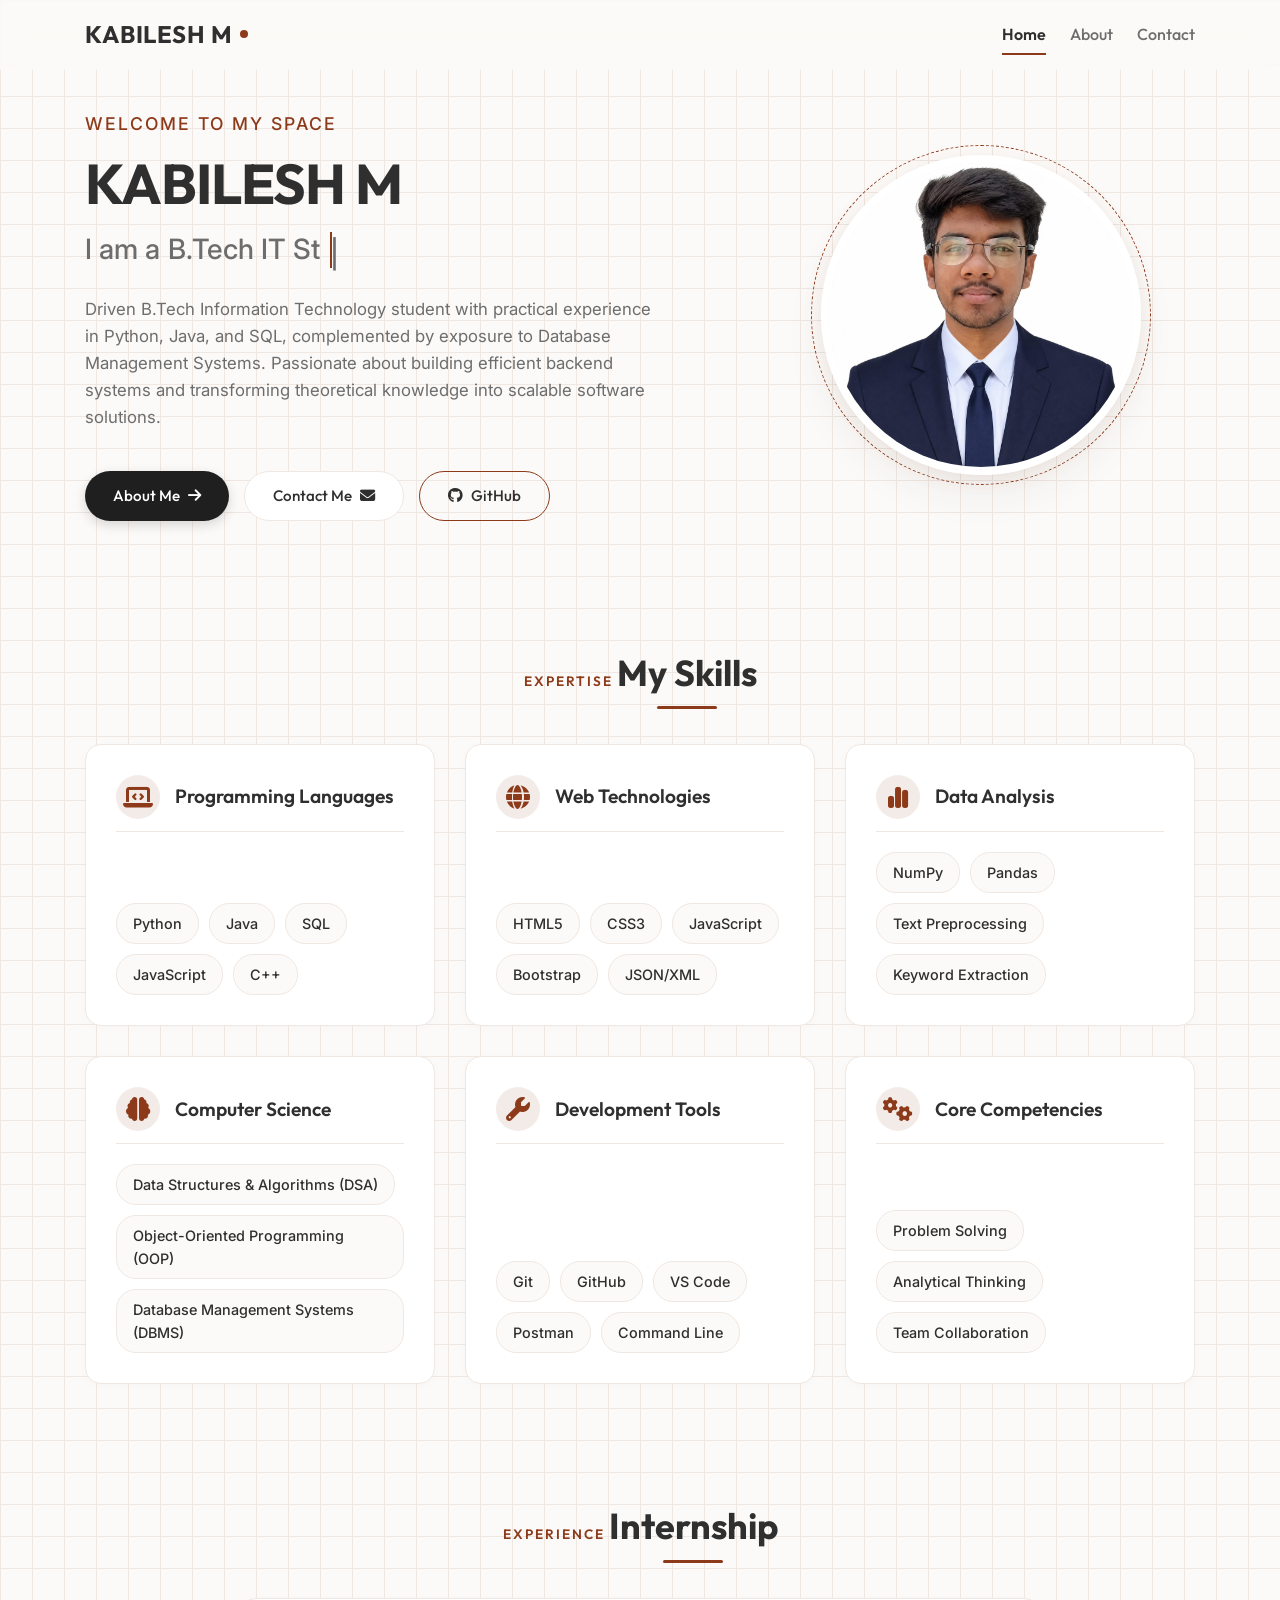
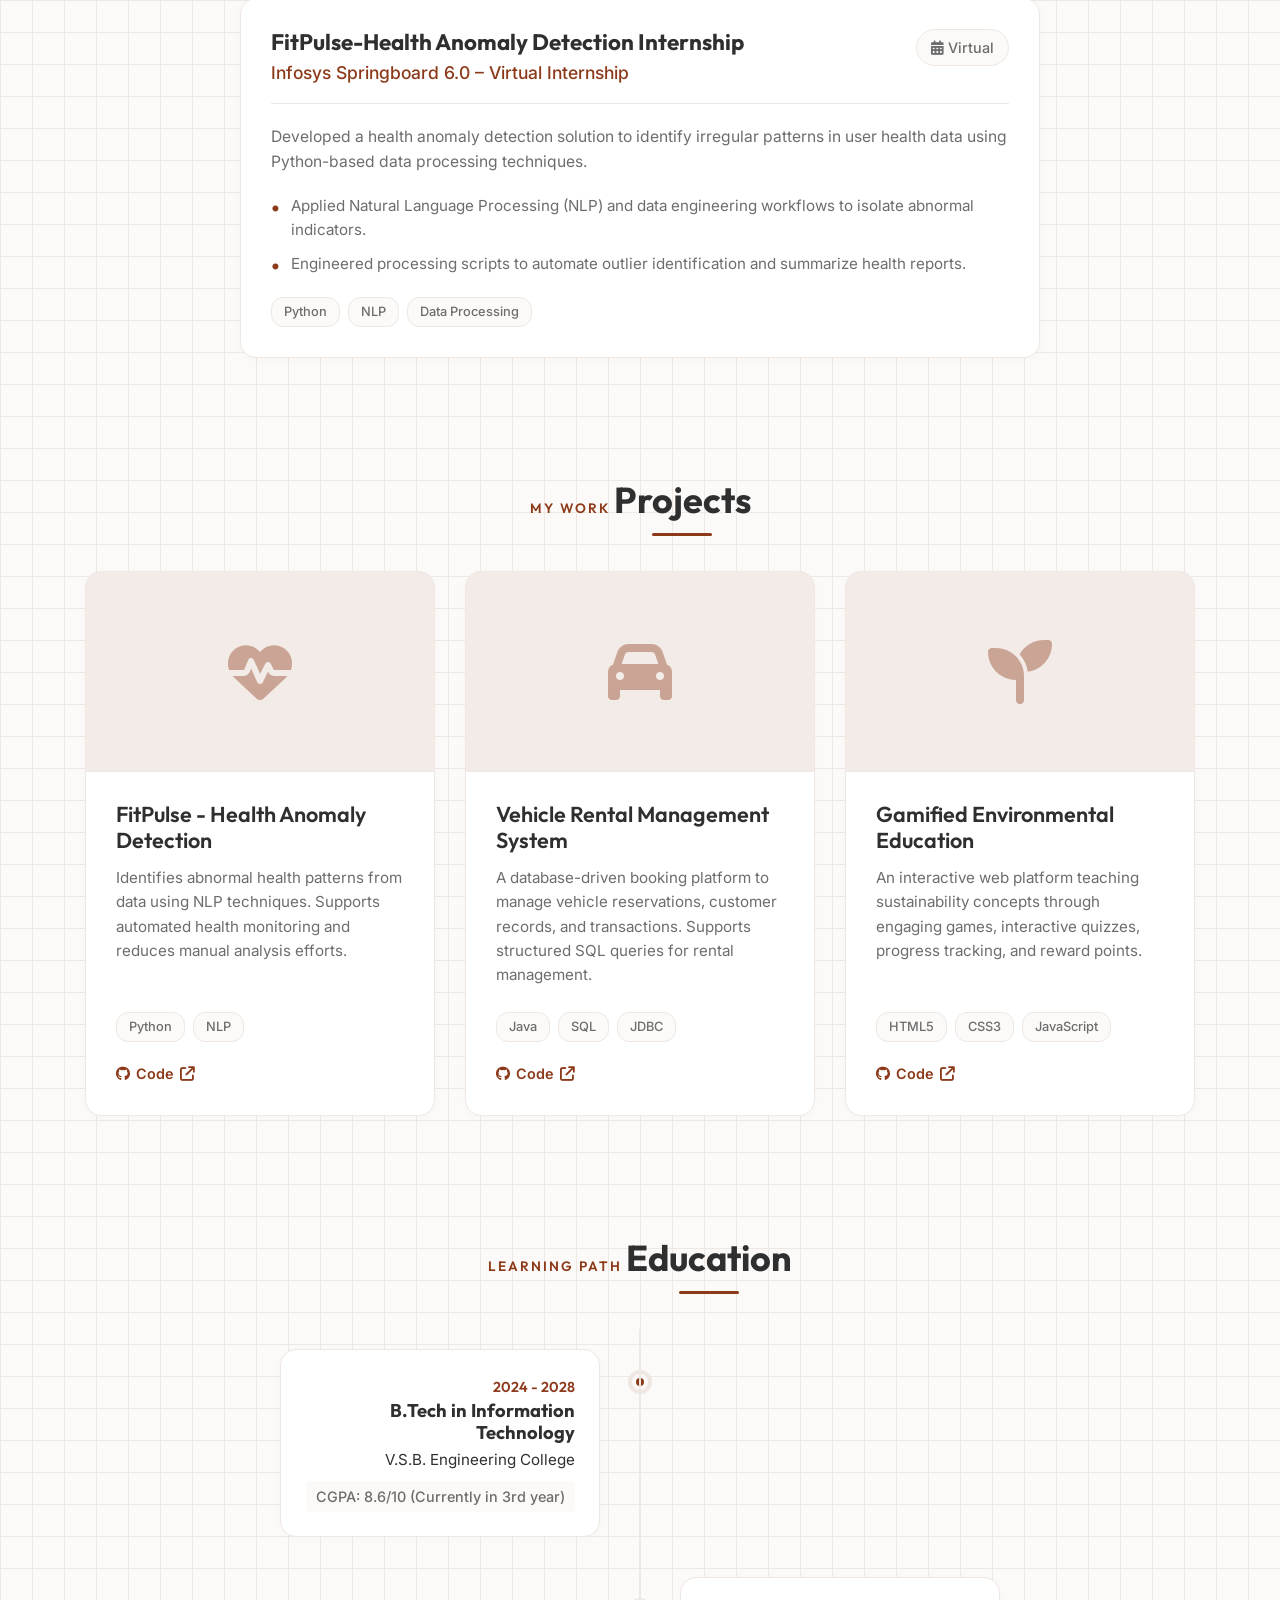
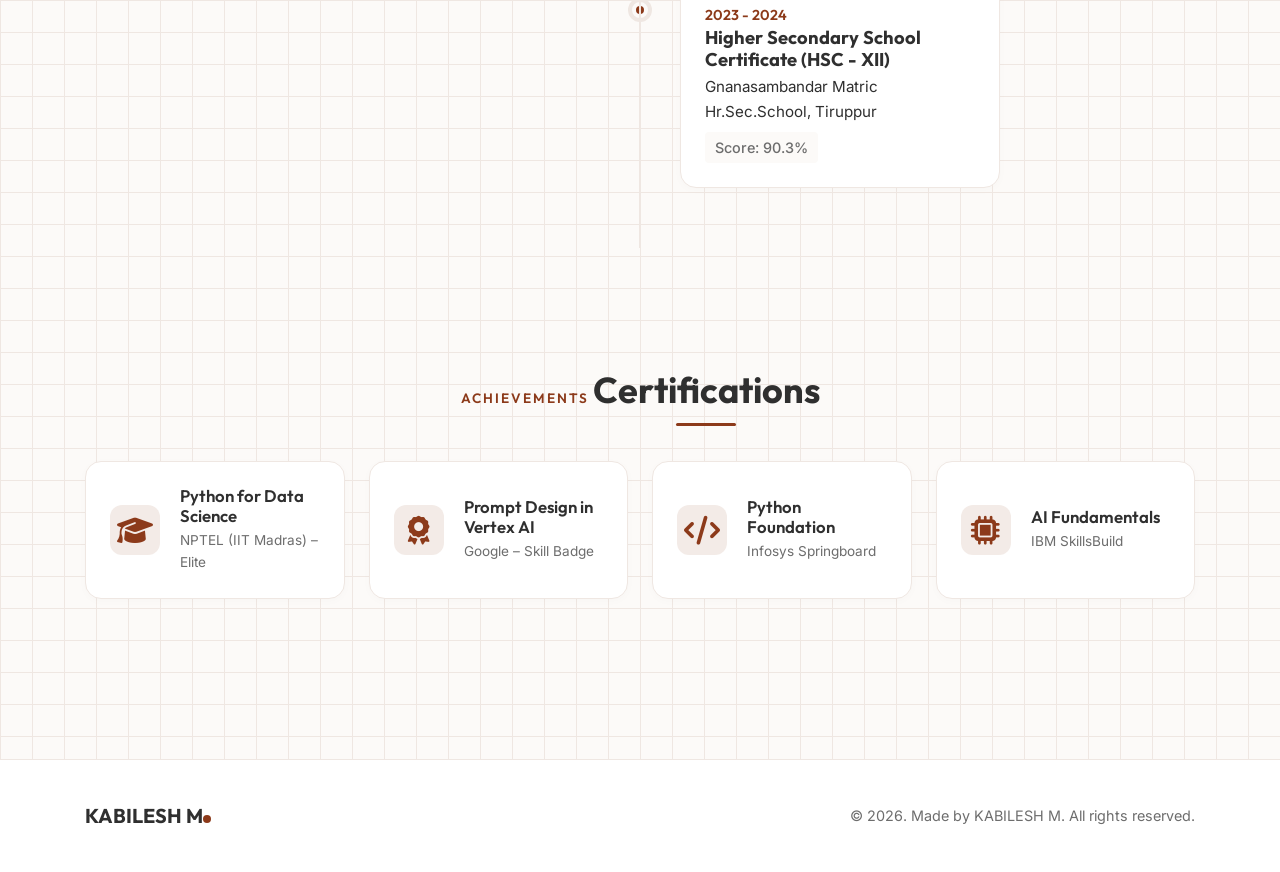
==== index.html @ f3ed52c6 "Add files via upload" ====
<!DOCTYPE html>
<html lang="en">
<head>
    <meta charset="UTF-8">
    <meta name="viewport" content="width=device-width, initial-scale=1.0">
    <meta name="description" content="Personal Portfolio Website of Kabilesh M - B.Tech Information Technology Student & Backend Enthusiast.">
    <title>Kabilesh M | Personal Portfolio</title>
    <!-- Font Awesome CDN -->
    <link rel="stylesheet" href="https://cdnjs.cloudflare.com/ajax/libs/font-awesome/6.4.0/css/all.min.css">
    <!-- Google Fonts is loaded in style.css -->
    <!-- Custom CSS -->
    <link rel="stylesheet" href="style.css">
</head>
<body>

    <!-- Page Transition Overlay -->
    <div class="page-transition-overlay" id="page-overlay"></div>

    <!-- Navigation Header -->
    <header class="header" id="header">
        <div class="container">
            <a href="index.html" class="logo">
                KABILESH M<span class="logo-dot"></span>
            </a>
            
            <nav class="nav-menu" id="nav-menu">
                <a href="index.html" class="nav-link active">Home</a>
                <a href="about.html" class="nav-link">About</a>
                <a href="contact.html" class="nav-link">Contact</a>
            </nav>

            <button class="hamburger" id="hamburger" aria-label="Toggle navigation menu">
                <span class="bar"></span>
                <span class="bar"></span>
                <span class="bar"></span>
            </button>
        </div>
    </header>

    <!-- Main Content -->
    <main>
        <!-- Hero Section -->
        <section class="section hero-section" id="home">
            <div class="container hero-grid">
                <div class="hero-content reveal">
                    <span class="hero-greeting">Welcome to my space</span>
                    <h1 class="hero-name">KABILESH M</h1>
                    <div class="hero-title">
                        I am a <span id="typing-text"></span><span class="typing-cursor">|</span>
                    </div>
                    <p class="hero-desc">
                        Driven B.Tech Information Technology student with practical experience in Python, Java, and SQL, complemented by exposure to Database Management Systems. Passionate about building efficient backend systems and transforming theoretical knowledge into scalable software solutions.
                    </p>
                    <div class="btn-group">
                        <a href="about.html" class="btn btn-primary">
                            About Me <i class="fa-solid fa-arrow-right"></i>
                        </a>
                        <a href="contact.html" class="btn btn-secondary">
                            Contact Me <i class="fa-solid fa-envelope"></i>
                        </a>
                        <a href="https://github.com/kabilesh21" target="_blank" class="btn btn-outline" rel="noopener noreferrer">
                            <i class="fa-brands fa-github"></i> GitHub
                        </a>
                    </div>
                </div>
                <div class="hero-img-container reveal delay-200">
                    <div class="hero-img-wrapper">
                        <img src="images/profile.jpg" alt="Kabilesh M Profile Photo" class="profile-img" id="profile-img">
                    </div>
                </div>
            </div>
        </section>

        <!-- Skills Section -->
        <section class="section" id="skills">
            <div class="container">
                <div class="section-header reveal">
                    <span class="section-tag">Expertise</span>
                    <h2 class="section-title">My Skills</h2>
                </div>
                
                <div class="skills-grid">
                    <!-- Programming Languages -->
                    <div class="card skills-card reveal">
                        <div class="skills-card-header">
                            <i class="fa-solid fa-laptop-code"></i>
                            <h3 class="skills-card-title">Programming Languages</h3>
                        </div>
                        <div class="skills-list">
                            <span class="skill-tag">Python</span>
                            <span class="skill-tag">Java</span>
                            <span class="skill-tag">SQL</span>
                            <span class="skill-tag">JavaScript</span>
                            <span class="skill-tag">C++</span>
                        </div>
                    </div>

                    <!-- Web Technologies -->
                    <div class="card skills-card reveal delay-100">
                        <div class="skills-card-header">
                            <i class="fa-solid fa-globe"></i>
                            <h3 class="skills-card-title">Web Technologies</h3>
                        </div>
                        <div class="skills-list">
                            <span class="skill-tag">HTML5</span>
                            <span class="skill-tag">CSS3</span>
                            <span class="skill-tag">JavaScript</span>
                            <span class="skill-tag">Bootstrap</span>
                            <span class="skill-tag">JSON/XML</span>
                        </div>
                    </div>

                    <!-- Data Analysis & Processing -->
                    <div class="card skills-card reveal delay-200">
                        <div class="skills-card-header">
                            <i class="fa-solid fa-chart-simple"></i>
                            <h3 class="skills-card-title">Data Analysis</h3>
                        </div>
                        <div class="skills-list">
                            <span class="skill-tag">NumPy</span>
                            <span class="skill-tag">Pandas</span>
                            <span class="skill-tag">Text Preprocessing</span>
                            <span class="skill-tag">Keyword Extraction</span>
                        </div>
                    </div>

                    <!-- CS Concepts -->
                    <div class="card skills-card reveal">
                        <div class="skills-card-header">
                            <i class="fa-solid fa-brain"></i>
                            <h3 class="skills-card-title">Computer Science</h3>
                        </div>
                        <div class="skills-list">
                            <span class="skill-tag">Data Structures & Algorithms (DSA)</span>
                            <span class="skill-tag">Object-Oriented Programming (OOP)</span>
                            <span class="skill-tag">Database Management Systems (DBMS)</span>
                        </div>
                    </div>

                    <!-- Development Tools -->
                    <div class="card skills-card reveal delay-100">
                        <div class="skills-card-header">
                            <i class="fa-solid fa-wrench"></i>
                            <h3 class="skills-card-title">Development Tools</h3>
                        </div>
                        <div class="skills-list">
                            <span class="skill-tag">Git</span>
                            <span class="skill-tag">GitHub</span>
                            <span class="skill-tag">VS Code</span>
                            <span class="skill-tag">Postman</span>
                            <span class="skill-tag">Command Line</span>
                        </div>
                    </div>

                    <!-- Core Competencies -->
                    <div class="card skills-card reveal delay-200">
                        <div class="skills-card-header">
                            <i class="fa-solid fa-gears"></i>
                            <h3 class="skills-card-title">Core Competencies</h3>
                        </div>
                        <div class="skills-list">
                            <span class="skill-tag">Problem Solving</span>
                            <span class="skill-tag">Analytical Thinking</span>
                            <span class="skill-tag">Team Collaboration</span>
                        </div>
                    </div>
                </div>
            </div>
        </section>

        <!-- Internship Section -->
        <section class="section" id="internship">
            <div class="container">
                <div class="section-header reveal">
                    <span class="section-tag">Experience</span>
                    <h2 class="section-title">Internship</h2>
                </div>

                <div class="card internship-card reveal">
                    <div class="intern-header">
                        <div>
                            <h3 class="intern-role">FitPulse-Health Anomaly Detection Internship</h3>
                            <div class="intern-company">Infosys Springboard 6.0 – Virtual Internship</div>
                        </div>
                        <span class="intern-duration"><i class="fa-solid fa-calendar-days"></i> Virtual</span>
                    </div>
                    <div class="intern-body">
                        <p class="about-paragraph">
                            Developed a health anomaly detection solution to identify irregular patterns in user health data using Python-based data processing techniques.
                        </p>
                        <ul>
                            <li>Applied Natural Language Processing (NLP) and data engineering workflows to isolate abnormal indicators.</li>
                            <li>Engineered processing scripts to automate outlier identification and summarize health reports.</li>
                        </ul>
                        <div class="intern-tech">
                            <span class="project-tag">Python</span>
                            <span class="project-tag">NLP</span>
                            <span class="project-tag">Data Processing</span>
                        </div>
                    </div>
                </div>
            </div>
        </section>

        <!-- Projects Section -->
        <section class="section" id="projects">
            <div class="container">
                <div class="section-header reveal">
                    <span class="section-tag">My Work</span>
                    <h2 class="section-title">Projects</h2>
                </div>

                <div class="projects-grid">
                    <!-- Project 1 -->
                    <div class="card project-card reveal">
                        <div class="project-img-wrapper">
                            <i class="fa-solid fa-heart-pulse"></i>
                        </div>
                        <div class="project-info">
                            <h3 class="project-name">FitPulse - Health Anomaly Detection</h3>
                            <p class="project-desc">
                                Identifies abnormal health patterns from data using NLP techniques. Supports automated health monitoring and reduces manual analysis efforts.
                            </p>
                            <div class="project-tags">
                                <span class="project-tag">Python</span>
                                <span class="project-tag">NLP</span>
                            </div>
                            <div class="project-links">
                                <a href="https://github.com/kabilesh21" target="_blank" class="project-link" rel="noopener noreferrer">
                                    <i class="fa-brands fa-github"></i> Code <i class="fa-solid fa-arrow-up-right-from-square"></i>
                                </a>
                            </div>
                        </div>
                    </div>

                    <!-- Project 2 -->
                    <div class="card project-card reveal delay-100">
                        <div class="project-img-wrapper">
                            <i class="fa-solid fa-car"></i>
                        </div>
                        <div class="project-info">
                            <h3 class="project-name">Vehicle Rental Management System</h3>
                            <p class="project-desc">
                                A database-driven booking platform to manage vehicle reservations, customer records, and transactions. Supports structured SQL queries for rental management.
                            </p>
                            <div class="project-tags">
                                <span class="project-tag">Java</span>
                                <span class="project-tag">SQL</span>
                                <span class="project-tag">JDBC</span>
                            </div>
                            <div class="project-links">
                                <a href="https://github.com/kabilesh21" target="_blank" class="project-link" rel="noopener noreferrer">
                                    <i class="fa-brands fa-github"></i> Code <i class="fa-solid fa-arrow-up-right-from-square"></i>
                                </a>
                            </div>
                        </div>
                    </div>

                    <!-- Project 3 -->
                    <div class="card project-card reveal delay-200">
                        <div class="project-img-wrapper">
                            <i class="fa-solid fa-seedling"></i>
                        </div>
                        <div class="project-info">
                            <h3 class="project-name">Gamified Environmental Education</h3>
                            <p class="project-desc">
                                An interactive web platform teaching sustainability concepts through engaging games, interactive quizzes, progress tracking, and reward points.
                            </p>
                            <div class="project-tags">
                                <span class="project-tag">HTML5</span>
                                <span class="project-tag">CSS3</span>
                                <span class="project-tag">JavaScript</span>
                            </div>
                            <div class="project-links">
                                <a href="https://github.com/kabilesh21" target="_blank" class="project-link" rel="noopener noreferrer">
                                    <i class="fa-brands fa-github"></i> Code <i class="fa-solid fa-arrow-up-right-from-square"></i>
                                </a>
                            </div>
                        </div>
                    </div>
                </div>
            </div>
        </section>

        <!-- Education Section -->
        <section class="section" id="education">
            <div class="container">
                <div class="section-header reveal">
                    <span class="section-tag">Learning Path</span>
                    <h2 class="section-title">Education</h2>
                </div>

                <div class="timeline">
                    <!-- College -->
                    <div class="timeline-item reveal">
                        <div class="timeline-marker"></div>
                        <div class="timeline-content">
                            <span class="timeline-date">2024 - 2028</span>
                            <h3 class="timeline-degree">B.Tech in Information Technology</h3>
                            <p class="timeline-college">V.S.B. Engineering College</p>
                            <span class="timeline-grade">CGPA: 8.6/10 (Currently in 3rd year)</span>
                        </div>
                    </div>

                    <!-- School -->
                    <div class="timeline-item reveal delay-150">
                        <div class="timeline-marker"></div>
                        <div class="timeline-content">
                            <span class="timeline-date">2023 - 2024</span>
                            <h3 class="timeline-degree">Higher Secondary School Certificate (HSC - XII)</h3>
                            <p class="timeline-college">Gnanasambandar Matric Hr.Sec.School, Tiruppur</p>
                            <span class="timeline-grade">Score: 90.3%</span>
                        </div>
                    </div>
                </div>
            </div>
        </section>

        <!-- Certifications Section -->
        <section class="section" id="certifications">
            <div class="container">
                <div class="section-header reveal">
                    <span class="section-tag">Achievements</span>
                    <h2 class="section-title">Certifications</h2>
                </div>

                <div class="cert-grid">
                    <!-- NPTEL -->
                    <div class="card cert-card reveal">
                        <div class="cert-icon">
                            <i class="fa-solid fa-graduation-cap"></i>
                        </div>
                        <div class="cert-info">
                            <h3 class="cert-title">Python for Data Science</h3>
                            <p class="cert-org">NPTEL (IIT Madras) – Elite</p>
                        </div>
                    </div>

                    <!-- Google -->
                    <div class="card cert-card reveal delay-100">
                        <div class="cert-icon">
                            <i class="fa-solid fa-award"></i>
                        </div>
                        <div class="cert-info">
                            <h3 class="cert-title">Prompt Design in Vertex AI</h3>
                            <p class="cert-org">Google – Skill Badge</p>
                        </div>
                    </div>

                    <!-- Infosys -->
                    <div class="card cert-card reveal delay-200">
                        <div class="cert-icon">
                            <i class="fa-solid fa-code"></i>
                        </div>
                        <div class="cert-info">
                            <h3 class="cert-title">Python Foundation</h3>
                            <p class="cert-org">Infosys Springboard</p>
                        </div>
                    </div>

                    <!-- IBM -->
                    <div class="card cert-card reveal delay-300">
                        <div class="cert-icon">
                            <i class="fa-solid fa-microchip"></i>
                        </div>
                        <div class="cert-info">
                            <h3 class="cert-title">AI Fundamentals</h3>
                            <p class="cert-org">IBM SkillsBuild</p>
                        </div>
                    </div>
                </div>
            </div>
        </section>
    </main>

    <!-- Footer -->
    <footer class="footer">
        <div class="container">
            <div class="footer-logo">KABILESH M<span class="logo-dot"></span></div>
            <div class="footer-copy">
                &copy; <span id="current-year">2026</span>. Made by KABILESH M. All rights reserved.
            </div>
        </div>
    </footer>

    <!-- Back to Top -->
    <a href="#" class="back-to-top" id="back-to-top" aria-label="Back to Top">
        <i class="fa-solid fa-chevron-up"></i>
    </a>

    <!-- Custom JS -->
    <script src="script.js"></script>
</body>
</html>
---- style.css ----
/* ==========================================================================
   DESIGN SYSTEM & GLOBAL STYLES
   ========================================================================== */

@import url('https://fonts.googleapis.com/css2?family=Outfit:wght@300;400;500;600;700&family=Inter:wght@300;400;500;600&display=swap');

:root {
    /* Color Palette */
    --bg-color: #FCFAF8;
    --card-bg: #FFFFFF;
    --primary-color: #8C3A1A;
    --primary-hover: #6E2C11;
    --primary-light: rgba(140, 58, 26, 0.1);
    --text-color: #2F2F2F;
    --text-secondary: #6D6D6D;
    --border-color: #EFE7E2;
    
    /* Shadows */
    --shadow-sm: 0 2px 10px rgba(47, 47, 47, 0.02);
    --shadow-md: 0 10px 30px rgba(47, 47, 47, 0.04), 0 2px 12px rgba(140, 58, 26, 0.05);
    --shadow-lg: 0 20px 40px rgba(47, 47, 47, 0.06), 0 4px 20px rgba(140, 58, 26, 0.08);
    
    /* Typography */
    --font-primary: 'Outfit', sans-serif;
    --font-secondary: 'Inter', sans-serif;
    
    /* Layout Constants */
    --max-width: 1140px;
    --header-height: 70px;
    --border-radius-sm: 8px;
    --border-radius-md: 16px;
    --border-radius-lg: 24px;
    
    /* Transitions */
    --transition-fast: 0.2s cubic-bezier(0.4, 0, 0.2, 1);
    --transition-normal: 0.4s cubic-bezier(0.4, 0, 0.2, 1);
    --transition-slow: 0.8s cubic-bezier(0.4, 0, 0.2, 1);
}

/* Reset and Base Styles */
* {
    margin: 0;
    padding: 0;
    box-sizing: border-box;
}

html {
    scroll-behavior: smooth;
    scroll-padding-top: calc(var(--header-height) + 20px);
}

body {
    background-color: var(--bg-color);
    background-image: 
        linear-gradient(var(--border-color) 1px, transparent 1px),
        linear-gradient(90deg, var(--border-color) 1px, transparent 1px);
    background-size: 32px 32px;
    font-family: var(--font-secondary);
    color: var(--text-color);
    line-height: 1.6;
    overflow-x: hidden;
    -webkit-font-smoothing: antialiased;
}

h1, h2, h3, h4, h5, h6 {
    font-family: var(--font-primary);
    font-weight: 600;
    color: var(--text-color);
    line-height: 1.2;
}

a {
    text-decoration: none;
    color: inherit;
    transition: var(--transition-fast);
}

ul {
    list-style: none;
}

img {
    max-width: 100%;
    height: auto;
    display: block;
}

button, input, textarea {
    font-family: inherit;
    border: none;
    outline: none;
}

/* Utilities / Layout Containers */
.container {
    width: 90%;
    max-width: var(--max-width);
    margin: 0 auto;
    padding: 0 15px;
}

.section {
    padding: 60px 0;
    position: relative;
}

.section-header {
    text-align: center;
    margin-bottom: 35px;
}

.section-tag {
    font-size: 0.85rem;
    font-weight: 600;
    letter-spacing: 2px;
    text-transform: uppercase;
    color: var(--primary-color);
    margin-bottom: 12px;
    display: inline-block;
    font-family: var(--font-primary);
}

.section-title {
    font-size: 2.25rem;
    font-weight: 700;
    position: relative;
    padding-bottom: 15px;
    display: inline-block;
}

.section-title::after {
    content: '';
    position: absolute;
    bottom: 0;
    left: 50%;
    transform: translateX(-50%);
    width: 60px;
    height: 3px;
    background-color: var(--primary-color);
    border-radius: 2px;
}

/* Buttons */
.btn-group {
    display: flex;
    gap: 15px;
    flex-wrap: wrap;
}

.btn {
    display: inline-flex;
    align-items: center;
    justify-content: center;
    padding: 12px 28px;
    border-radius: 30px;
    font-family: var(--font-primary);
    font-weight: 500;
    font-size: 0.95rem;
    transition: var(--transition-fast);
    cursor: pointer;
    gap: 8px;
}

.btn-primary {
    background-color: #1F1F1F;
    color: #FFFFFF;
    box-shadow: 0 4px 12px rgba(0, 0, 0, 0.15);
}

.btn-primary:hover {
    background-color: var(--primary-color);
    color: #FFFFFF;
    transform: translateY(-2px);
    box-shadow: 0 6px 20px rgba(140, 58, 26, 0.3);
}

.btn-secondary {
    background-color: transparent;
    color: var(--text-color);
    border: 1px solid var(--border-color);
    background-color: var(--card-bg);
}

.btn-secondary:hover {
    background-color: var(--border-color);
    transform: translateY(-2px);
}

.btn-outline {
    background-color: transparent;
    color: var(--text-color);
    border: 1px solid var(--primary-color);
}

.btn-outline:hover {
    background-color: var(--primary-color);
    color: #FFFFFF;
    transform: translateY(-2px);
}

/* Cards global */
.card {
    background-color: var(--card-bg);
    border: 1px solid var(--border-color);
    border-radius: var(--border-radius-md);
    box-shadow: var(--shadow-sm);
    padding: 30px;
    transition: var(--transition-normal);
    position: relative;
    overflow: hidden;
}

.card:hover {
    transform: translateY(-5px);
    box-shadow: var(--shadow-md);
    border-color: rgba(232, 178, 152, 0.3);
}

/* ==========================================================================
   NAVIGATION BAR
   ========================================================================== */

.header {
    position: fixed;
    top: 0;
    left: 0;
    width: 100%;
    height: var(--header-height);
    background-color: rgba(252, 250, 248, 0.8);
    backdrop-filter: blur(12px);
    -webkit-backdrop-filter: blur(12px);
    border-bottom: 1px solid transparent;
    z-index: 1000;
    transition: var(--transition-fast);
}

.header.scrolled {
    height: 60px;
    border-bottom: 1px solid var(--border-color);
    background-color: rgba(252, 250, 248, 0.95);
    box-shadow: var(--shadow-sm);
}

.header .container {
    display: flex;
    align-items: center;
    justify-content: space-between;
    height: 100%;
}

.logo {
    font-family: var(--font-primary);
    font-size: 1.5rem;
    font-weight: 700;
    color: var(--text-color);
    letter-spacing: 0.5px;
    display: flex;
    align-items: center;
    gap: 8px;
}

.logo-dot {
    width: 8px;
    height: 8px;
    background-color: var(--primary-color);
    border-radius: 50%;
    display: inline-block;
}

.nav-menu {
    display: flex;
    align-items: center;
    gap: 24px;
}

.nav-link {
    font-family: var(--font-primary);
    font-weight: 500;
    font-size: 1rem;
    color: var(--text-secondary);
    position: relative;
    padding: 8px 0;
}

.nav-link:hover {
    color: var(--text-color);
}

.nav-link::after {
    content: '';
    position: absolute;
    bottom: 0;
    left: 0;
    width: 0;
    height: 2px;
    background-color: var(--primary-color);
    transition: var(--transition-fast);
}

.nav-link:hover::after,
.nav-link.active::after {
    width: 100%;
}

.nav-link.active {
    color: var(--text-color);
    font-weight: 600;
}

/* Hamburger Menu */
.hamburger {
    display: none;
    cursor: pointer;
    background: none;
    padding: 10px;
}

.bar {
    display: block;
    width: 25px;
    height: 2px;
    margin: 5px auto;
    background-color: var(--text-color);
    transition: var(--transition-fast);
}

/* ==========================================================================
   HERO SECTION
   ========================================================================== */

.hero-section {
    padding-top: var(--header-height);
    padding-bottom: 30px;
}

.hero-grid {
    display: grid;
    grid-template-columns: 1.2fr 0.8fr;
    gap: 40px;
    align-items: center;
    min-height: auto;
    padding-top: 40px;
    padding-bottom: 40px;
}

.hero-content {
    display: flex;
    flex-direction: column;
    justify-content: center;
}

.hero-greeting {
    font-size: 1.1rem;
    font-weight: 500;
    color: var(--primary-color);
    text-transform: uppercase;
    letter-spacing: 2px;
    margin-bottom: 12px;
}

.hero-name {
    font-size: 3.5rem;
    font-weight: 700;
    margin-bottom: 10px;
    letter-spacing: -1px;
}

.hero-title {
    font-size: 1.75rem;
    color: var(--text-secondary);
    margin-bottom: 24px;
    font-weight: 500;
    display: flex;
    align-items: center;
    gap: 8px;
}

.typing-cursor {
    display: inline-block;
    width: 2px;
    height: 1.3em;
    background-color: var(--primary-color);
    margin-left: 2px;
    animation: blink 0.8s infinite;
}

.hero-desc {
    font-size: 1.05rem;
    color: var(--text-secondary);
    margin-bottom: 40px;
    max-width: 580px;
}

.hero-img-container {
    display: flex;
    justify-content: center;
    align-items: center;
}

.hero-img-wrapper {
    position: relative;
    width: 320px;
    height: 320px;
}

.hero-img-wrapper::before {
    content: '';
    position: absolute;
    top: -10px;
    left: -10px;
    right: -10px;
    bottom: -10px;
    border-radius: 50%;
    border: 1px dashed var(--primary-color);
    animation: rotate 20s linear infinite;
    z-index: 1;
}

.profile-img {
    width: 100%;
    height: 100%;
    border-radius: 50%;
    object-fit: cover;
    border: 8px solid var(--card-bg);
    box-shadow: var(--shadow-lg);
    position: relative;
    z-index: 2;
    animation: float 6s ease-in-out infinite;
}

/* ==========================================================================
   SKILLS SECTION
   ========================================================================== */

.skills-grid {
    display: grid;
    grid-template-columns: repeat(auto-fit, minmax(320px, 1fr));
    gap: 30px;
}

.skills-card {
    display: flex;
    flex-direction: column;
}

.skills-card-header {
    display: flex;
    align-items: center;
    gap: 15px;
    margin-bottom: 20px;
    padding-bottom: 12px;
    border-bottom: 1px solid var(--border-color);
}

.skills-card-header i {
    font-size: 1.5rem;
    color: var(--primary-color);
    background-color: var(--primary-light);
    width: 44px;
    height: 44px;
    display: flex;
    align-items: center;
    justify-content: center;
    border-radius: 50%;
}

.skills-card-title {
    font-size: 1.2rem;
    font-weight: 600;
}

.skills-list {
    display: flex;
    flex-wrap: wrap;
    gap: 10px;
    margin-top: auto;
}

.skill-tag {
    background-color: var(--bg-color);
    border: 1px solid var(--border-color);
    color: var(--text-color);
    padding: 8px 16px;
    border-radius: 20px;
    font-size: 0.9rem;
    font-weight: 500;
    transition: var(--transition-fast);
}

.skill-tag:hover {
    background-color: var(--primary-color);
    color: #FFFFFF;
    border-color: var(--primary-color);
    transform: translateY(-2px);
}

/* ==========================================================================
   PROJECTS SECTION
   ========================================================================== */

.projects-grid {
    display: grid;
    grid-template-columns: repeat(auto-fit, minmax(340px, 1fr));
    gap: 30px;
}

.project-card {
    height: 100%;
    display: flex;
    flex-direction: column;
    padding: 0;
}

.project-img-wrapper {
    position: relative;
    height: 200px;
    overflow: hidden;
    background-color: var(--primary-light);
    display: flex;
    align-items: center;
    justify-content: center;
    border-bottom: 1px solid var(--border-color);
}

.project-img-wrapper i {
    font-size: 4rem;
    color: var(--primary-color);
    opacity: 0.4;
    transition: var(--transition-normal);
}

.project-card:hover .project-img-wrapper i {
    transform: scale(1.1);
    opacity: 0.6;
}

.project-info {
    padding: 30px;
    display: flex;
    flex-direction: column;
    flex-grow: 1;
}

.project-name {
    font-size: 1.35rem;
    margin-bottom: 12px;
}

.project-desc {
    color: var(--text-secondary);
    font-size: 0.95rem;
    margin-bottom: 24px;
    flex-grow: 1;
}

.project-tags {
    display: flex;
    flex-wrap: wrap;
    gap: 8px;
    margin-bottom: 20px;
}

.project-tag {
    font-size: 0.8rem;
    font-weight: 500;
    background-color: var(--bg-color);
    border: 1px solid var(--border-color);
    padding: 4px 12px;
    border-radius: 12px;
    color: var(--text-secondary);
}

.project-links {
    display: flex;
    gap: 15px;
    margin-top: auto;
}

.project-link {
    font-size: 0.9rem;
    font-weight: 600;
    color: var(--primary-color);
    display: flex;
    align-items: center;
    gap: 6px;
}

.project-link:hover {
    color: var(--primary-hover);
}

/* ==========================================================================
   INTERNSHIP SECTION
   ========================================================================== */

.internship-card {
    max-width: 800px;
    margin: 0 auto;
}

.intern-header {
    display: flex;
    justify-content: space-between;
    align-items: flex-start;
    flex-wrap: wrap;
    gap: 15px;
    margin-bottom: 20px;
    padding-bottom: 15px;
    border-bottom: 1px solid var(--border-color);
}

.intern-role {
    font-size: 1.4rem;
    font-weight: 700;
}

.intern-company {
    font-size: 1.1rem;
    color: var(--primary-color);
    font-weight: 500;
    margin-top: 4px;
}

.intern-duration {
    font-size: 0.9rem;
    color: var(--text-secondary);
    background-color: var(--bg-color);
    padding: 6px 14px;
    border-radius: 20px;
    border: 1px solid var(--border-color);
    font-weight: 500;
}

.intern-body ul {
    margin-top: 15px;
}

.intern-body li {
    position: relative;
    padding-left: 20px;
    margin-bottom: 10px;
    color: var(--text-secondary);
    font-size: 0.95rem;
}

.intern-body li::before {
    content: '•';
    color: var(--primary-color);
    font-weight: bold;
    font-size: 1.2rem;
    position: absolute;
    left: 0;
    top: -2px;
}

.intern-tech {
    display: flex;
    flex-wrap: wrap;
    gap: 8px;
    margin-top: 20px;
}

/* ==========================================================================
   EDUCATION SECTION (Vertical Timeline)
   ========================================================================== */

.timeline {
    position: relative;
    max-width: 800px;
    margin: 0 auto;
    padding: 20px 0;
}

.timeline::after {
    content: '';
    position: absolute;
    width: 2px;
    background-color: var(--border-color);
    top: 0;
    bottom: 0;
    left: 50%;
    margin-left: -1px;
}

.timeline-item {
    position: relative;
    width: 50%;
    padding: 0 40px;
    margin-bottom: 40px;
}

.timeline-item:nth-child(odd) {
    left: 0;
    text-align: right;
}

.timeline-item:nth-child(even) {
    left: 50%;
}

.timeline-marker {
    position: absolute;
    width: 16px;
    height: 16px;
    border-radius: 50%;
    background-color: var(--primary-color);
    border: 4px solid var(--bg-color);
    top: 25px;
    z-index: 1;
    box-shadow: 0 0 0 4px var(--border-color);
}

.timeline-item:nth-child(odd) .timeline-marker {
    right: -8px;
}

.timeline-item:nth-child(even) .timeline-marker {
    left: -8px;
}

.timeline-content {
    background-color: var(--card-bg);
    border: 1px solid var(--border-color);
    border-radius: var(--border-radius-md);
    padding: 24px;
    box-shadow: var(--shadow-sm);
    transition: var(--transition-normal);
}

.timeline-item:hover .timeline-content {
    transform: translateY(-3px);
    box-shadow: var(--shadow-md);
    border-color: rgba(232, 178, 152, 0.3);
}

.timeline-date {
    font-size: 0.9rem;
    font-weight: 600;
    color: var(--primary-color);
    margin-bottom: 8px;
    font-family: var(--font-primary);
}

.timeline-degree {
    font-size: 1.15rem;
    font-weight: 700;
    margin-bottom: 4px;
}

.timeline-college {
    font-size: 0.95rem;
    color: var(--text-color);
    margin-bottom: 8px;
}

.timeline-grade {
    font-size: 0.9rem;
    color: var(--text-secondary);
    font-weight: 500;
    background-color: var(--bg-color);
    padding: 4px 10px;
    border-radius: 4px;
    display: inline-block;
}

/* ==========================================================================
   CERTIFICATIONS SECTION
   ========================================================================== */

.cert-grid {
    display: grid;
    grid-template-columns: repeat(auto-fit, minmax(250px, 1fr));
    gap: 24px;
}

.cert-card {
    display: flex;
    align-items: center;
    gap: 20px;
    padding: 24px;
}

.cert-icon {
    font-size: 1.8rem;
    color: var(--primary-color);
    background-color: var(--primary-light);
    width: 50px;
    height: 50px;
    border-radius: 12px;
    display: flex;
    align-items: center;
    justify-content: center;
    flex-shrink: 0;
}

.cert-info {
    flex-grow: 1;
}

.cert-title {
    font-size: 1.05rem;
    font-weight: 600;
    margin-bottom: 4px;
}

.cert-org {
    font-size: 0.85rem;
    color: var(--text-secondary);
}

/* ==========================================================================
   ABOUT PAGE EXTRAS
   ========================================================================== */

.about-grid {
    display: grid;
    grid-template-columns: 1.3fr 0.7fr;
    gap: 40px;
    margin-top: 40px;
}

.about-card {
    padding: 40px;
}

.about-intro-text {
    font-size: 1.1rem;
    color: var(--text-color);
    margin-bottom: 24px;
}

.about-paragraph {
    color: var(--text-secondary);
    margin-bottom: 20px;
    font-size: 0.98rem;
}

.about-side {
    display: flex;
    flex-direction: column;
    gap: 24px;
}

.qualities-card {
    padding: 30px;
}

.qualities-title {
    font-size: 1.25rem;
    margin-bottom: 20px;
    padding-bottom: 8px;
    border-bottom: 1px solid var(--border-color);
}

.qualities-list {
    display: flex;
    flex-direction: column;
    gap: 15px;
}

.quality-item {
    display: flex;
    align-items: center;
    gap: 12px;
}

.quality-item i {
    color: var(--primary-color);
    font-size: 1.1rem;
    background-color: var(--primary-light);
    width: 28px;
    height: 28px;
    display: flex;
    align-items: center;
    justify-content: center;
    border-radius: 50%;
}

.quality-text {
    font-size: 0.95rem;
    font-weight: 500;
    color: var(--text-color);
}

/* ==========================================================================
   CONTACT PAGE & FORM
   ========================================================================== */

.contact-grid {
    display: grid;
    grid-template-columns: 0.8fr 1.2fr;
    gap: 50px;
    margin-top: 40px;
}

.contact-info-panel {
    display: flex;
    flex-direction: column;
    gap: 24px;
}

.contact-info-card {
    display: flex;
    align-items: center;
    gap: 20px;
    padding: 24px;
}

.contact-info-icon {
    font-size: 1.5rem;
    color: var(--primary-color);
    background-color: var(--primary-light);
    width: 48px;
    height: 48px;
    border-radius: 50%;
    display: flex;
    align-items: center;
    justify-content: center;
    flex-shrink: 0;
}

.contact-info-details h4 {
    font-size: 0.9rem;
    text-transform: uppercase;
    letter-spacing: 1px;
    color: var(--text-secondary);
    margin-bottom: 4px;
}

.contact-info-details p, .contact-info-details a {
    font-size: 1.05rem;
    font-weight: 500;
    color: var(--text-color);
    word-break: break-all;
}

.contact-info-details a:hover {
    color: var(--primary-color);
}

.contact-form-card {
    padding: 40px;
}

.form-title {
    font-size: 1.5rem;
    margin-bottom: 24px;
}

.form-group {
    margin-bottom: 20px;
}

.form-group.row {
    display: grid;
    grid-template-columns: 1fr 1fr;
    gap: 20px;
}

.form-label {
    display: block;
    font-size: 0.9rem;
    font-weight: 600;
    margin-bottom: 8px;
    color: var(--text-color);
}

.form-control {
    width: 100%;
    padding: 12px 18px;
    background-color: var(--bg-color);
    border: 1px solid var(--border-color);
    border-radius: var(--border-radius-sm);
    color: var(--text-color);
    font-size: 0.95rem;
    transition: var(--transition-fast);
}

.form-control:focus {
    border-color: var(--primary-color);
    background-color: #FFFFFF;
    box-shadow: 0 0 0 3px rgba(232, 178, 152, 0.1);
}

textarea.form-control {
    resize: vertical;
    min-height: 120px;
}

.form-status {
    margin-top: 15px;
    padding: 12px;
    border-radius: var(--border-radius-sm);
    font-size: 0.9rem;
    display: none;
}

.form-status.success {
    display: block;
    background-color: rgba(46, 204, 113, 0.1);
    color: #27ae60;
    border: 1px solid rgba(46, 204, 113, 0.2);
}

.form-status.error {
    display: block;
    background-color: rgba(231, 76, 60, 0.1);
    color: #c0392b;
    border: 1px solid rgba(231, 76, 60, 0.2);
}

/* ==========================================================================
   FOOTER
   ========================================================================== */

.footer {
    background-color: var(--card-bg);
    border-top: 1px solid var(--border-color);
    padding: 40px 0;
    margin-top: 100px;
}

.footer .container {
    display: flex;
    justify-content: space-between;
    align-items: center;
    flex-wrap: wrap;
    gap: 20px;
}

.footer-logo {
    font-family: var(--font-primary);
    font-size: 1.25rem;
    font-weight: 700;
}

.footer-copy {
    color: var(--text-secondary);
    font-size: 0.9rem;
}

/* Back to Top Button */
.back-to-top {
    position: fixed;
    bottom: 30px;
    right: 30px;
    width: 44px;
    height: 44px;
    background-color: var(--primary-color);
    color: #FFFFFF;
    border-radius: 50%;
    display: flex;
    align-items: center;
    justify-content: center;
    box-shadow: 0 4px 10px rgba(232, 178, 152, 0.3);
    cursor: pointer;
    opacity: 0;
    visibility: hidden;
    transition: var(--transition-fast);
    z-index: 99;
}

.back-to-top.active {
    opacity: 1;
    visibility: visible;
}

.back-to-top:hover {
    background-color: var(--primary-hover);
    transform: translateY(-3px);
}

/* ==========================================================================
   ANIMATIONS & TRANSITIONS (SCROLL REVEAL)
   ========================================================================== */

/* Keyframe animations */
@keyframes float {
    0% {
        transform: translateY(0px);
    }
    50% {
        transform: translateY(-12px);
    }
    100% {
        transform: translateY(0px);
    }
}

@keyframes rotate {
    from {
        transform: rotate(0deg);
    }
    to {
        transform: rotate(360deg);
    }
}

@keyframes blink {
    from, to {
        background-color: transparent;
    }
    50% {
        background-color: var(--primary-color);
    }
}

/* Scroll reveal initial states */
.reveal {
    opacity: 0;
    transform: translateY(30px);
    transition: opacity 0.8s cubic-bezier(0.4, 0, 0.2, 1), transform 0.8s cubic-bezier(0.4, 0, 0.2, 1);
}

.reveal.active {
    opacity: 1;
    transform: translateY(0);
}

/* Stagger delay classes for grid items */
.delay-100 { transition-delay: 100ms; }
.delay-200 { transition-delay: 200ms; }
.delay-300 { transition-delay: 300ms; }
.delay-400 { transition-delay: 400ms; }

/* Page transition overlay */
.page-transition-overlay {
    position: fixed;
    top: 0;
    left: 0;
    width: 100%;
    height: 100%;
    background-color: var(--bg-color);
    z-index: 9999;
    transition: opacity 0.4s ease;
    pointer-events: none;
    opacity: 1;
}

/* ==========================================================================
   RESPONSIVE MEDIA QUERIES
   ========================================================================== */

@media (max-width: 1024px) {
    .hero-name {
        font-size: 3rem;
    }
    .hero-grid {
        gap: 40px;
    }
}

@media (max-width: 768px) {
    /* Navbar Mobile view */
    .hamburger {
        display: block;
    }

    .hamburger.active .bar:nth-child(2) {
        opacity: 0;
    }

    .hamburger.active .bar:nth-child(1) {
        transform: translateY(7px) rotate(45deg);
    }

    .hamburger.active .bar:nth-child(3) {
        transform: translateY(-7px) rotate(-45deg);
    }

    .nav-menu {
        position: fixed;
        left: -100%;
        top: var(--header-height);
        flex-direction: column;
        background-color: var(--bg-color);
        width: 100%;
        height: calc(100vh - var(--header-height));
        text-align: center;
        transition: 0.3s;
        box-shadow: 0 10px 15px rgba(0, 0, 0, 0.05);
        gap: 24px;
        padding-top: 40px;
        border-top: 1px solid var(--border-color);
    }

    .nav-menu.active {
        left: 0;
    }

    /* Hero section */
    .hero-grid {
        grid-template-columns: 1fr;
        text-align: center;
        gap: 30px;
        padding-top: 50px;
        padding-bottom: 30px;
    }

    .hero-content {
        align-items: center;
    }

    .hero-title {
        justify-content: center;
    }

    .btn-group {
        justify-content: center;
    }

    .hero-img-wrapper {
        width: 260px;
        height: 260px;
    }

    /* Timeline center-line fix for single side */
    .timeline::after {
        left: 31px;
    }

    .timeline-item {
        width: 100%;
        padding-left: 55px;
        padding-right: 0;
        margin-bottom: 30px;
    }

    .timeline-item:nth-child(odd) {
        text-align: left;
        left: 0;
    }

    .timeline-item:nth-child(even) {
        left: 0;
    }

    .timeline-item:nth-child(odd) .timeline-marker,
    .timeline-item:nth-child(even) .timeline-marker {
        left: 23px;
        right: auto;
    }

    /* About and Contact grids */
    .about-grid, .contact-grid {
        grid-template-columns: 1fr;
        gap: 30px;
    }

    .about-side {
        order: -1;
    }

    .form-group.row {
        grid-template-columns: 1fr;
        gap: 0;
    }
}

@media (max-width: 480px) {
    .section {
        padding: 60px 0;
    }
    
    .hero-name {
        font-size: 2.25rem;
    }

    .hero-title {
        font-size: 1.4rem;
    }

    .hero-img-wrapper {
        width: 220px;
        height: 220px;
    }

    .skills-grid {
        grid-template-columns: 1fr;
    }

    .projects-grid {
        grid-template-columns: 1fr;
    }

    .cert-grid {
        grid-template-columns: 1fr;
    }

    .footer .container {
        flex-direction: column;
        text-align: center;
    }
}
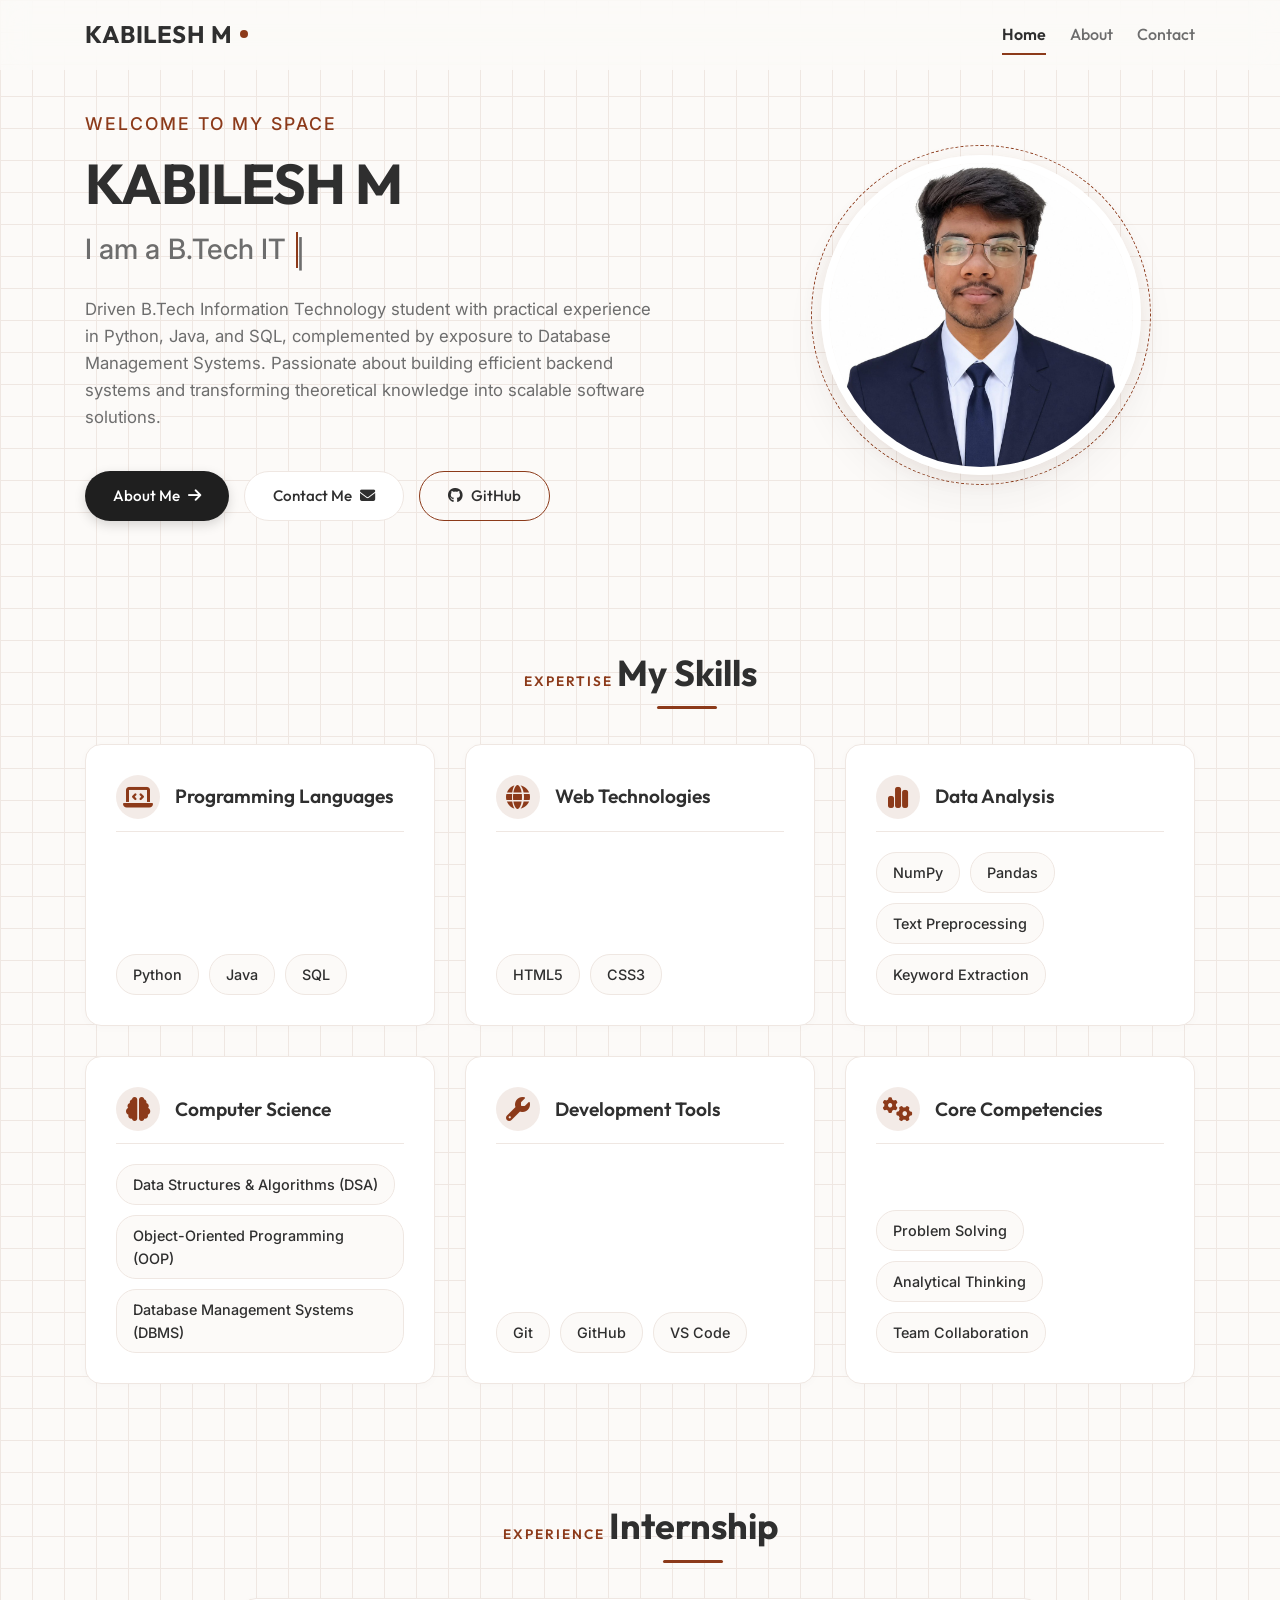
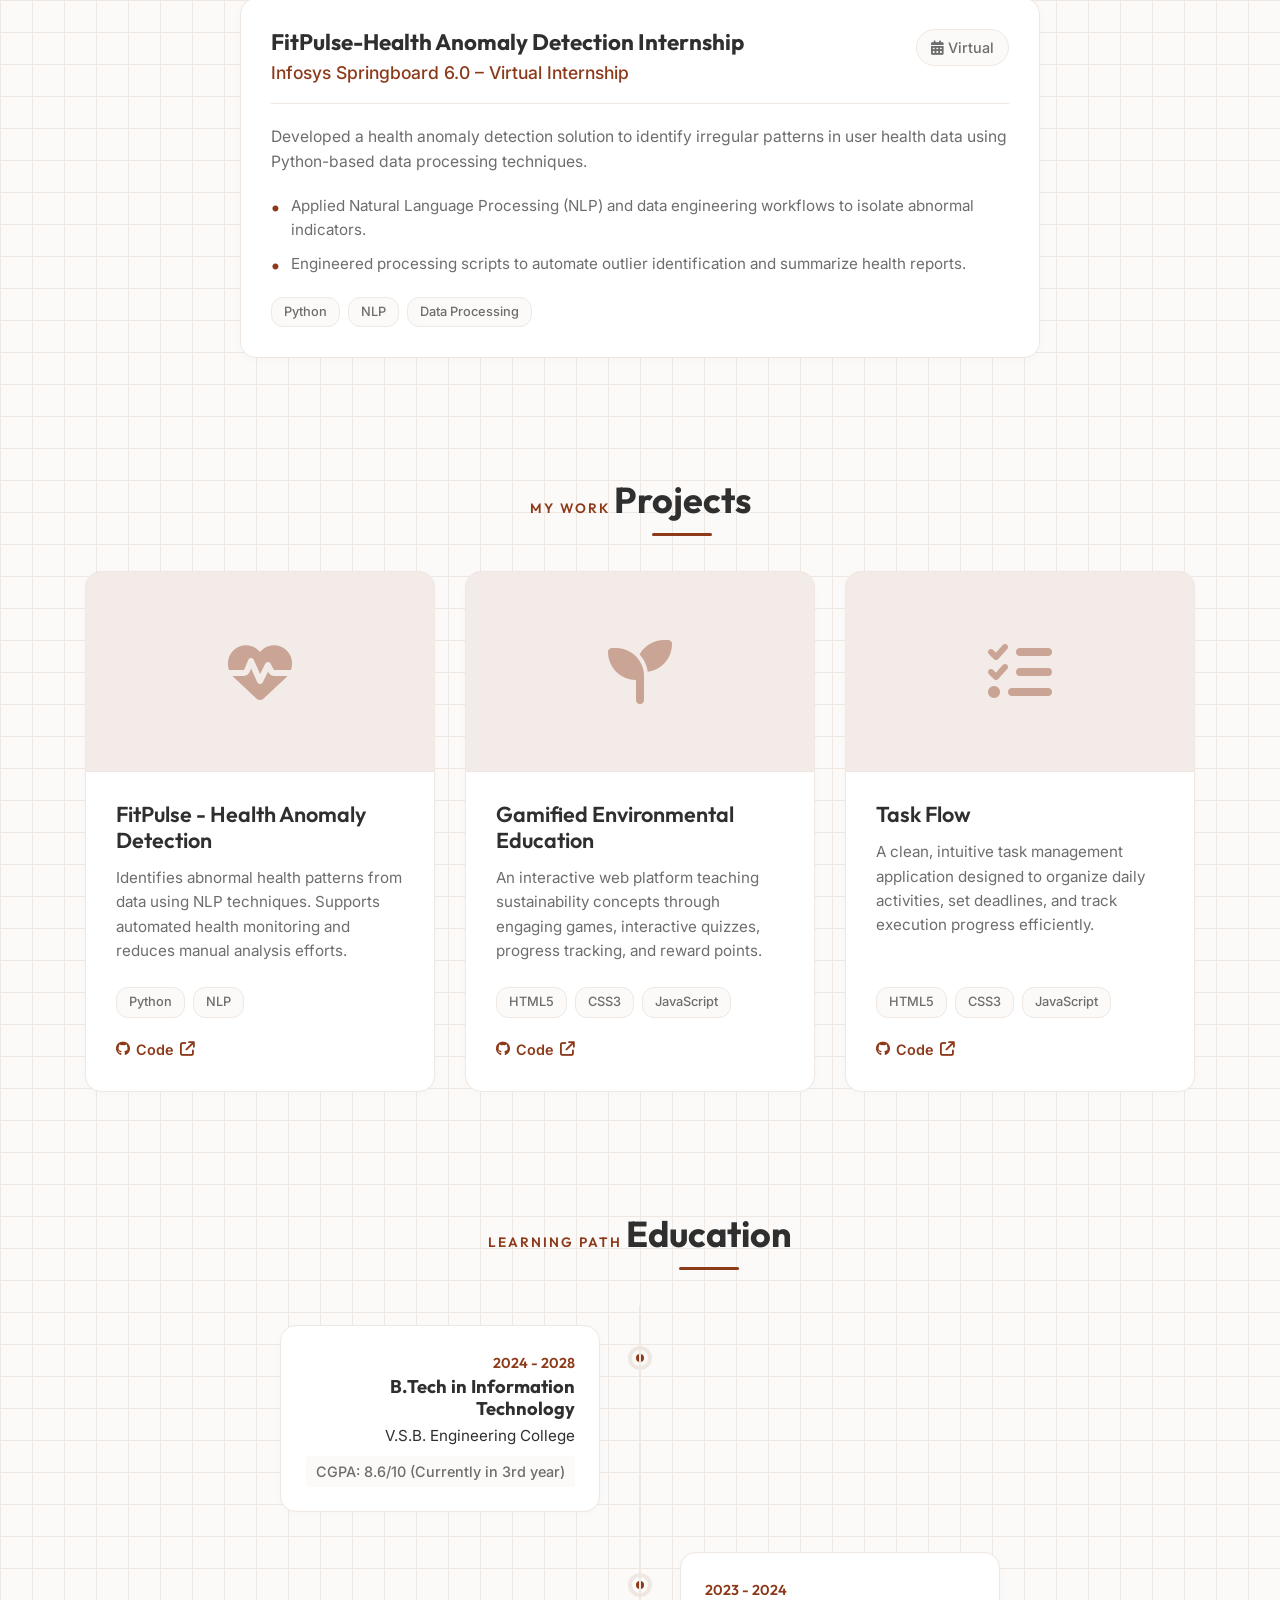
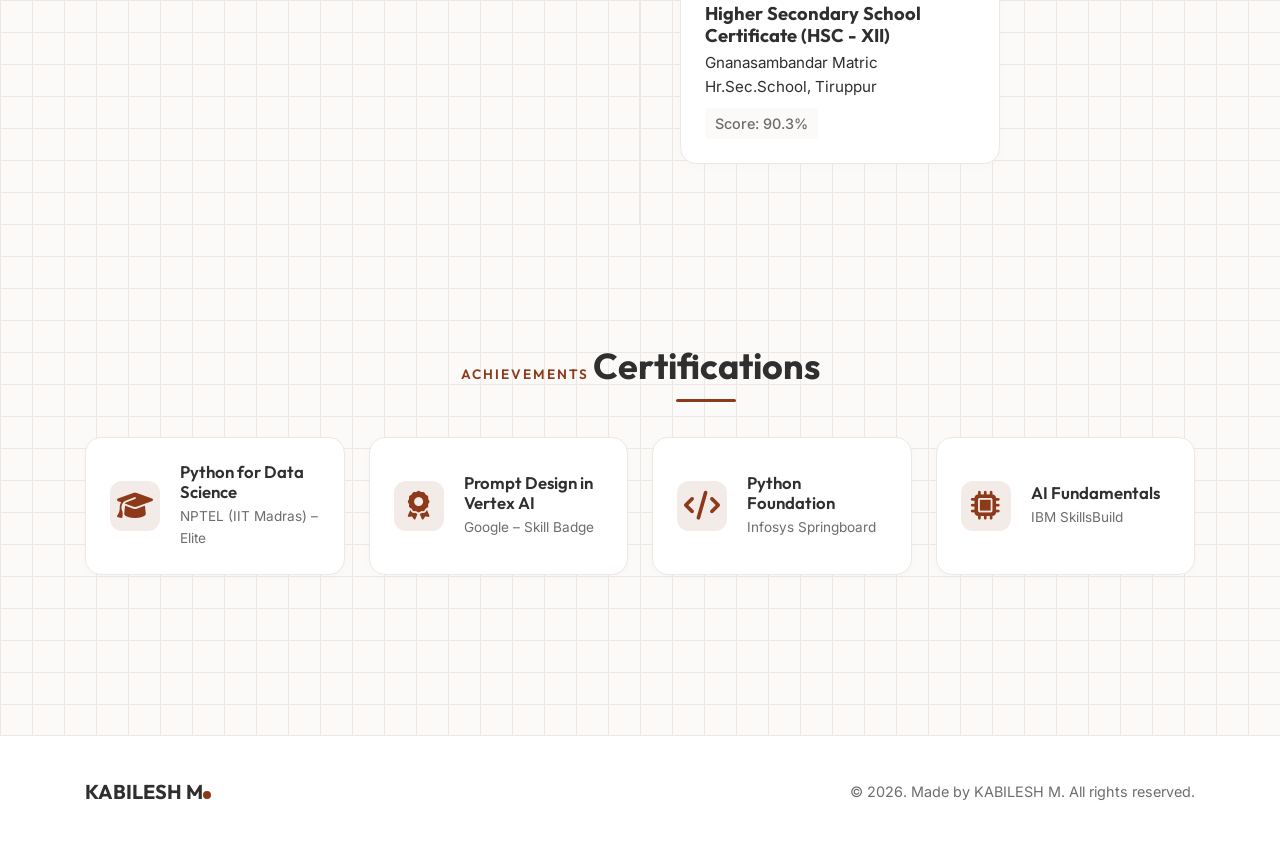
==== commit 70fd6076: "Update projects section: add Gamified Environmental Education and Task Flow, and revert skills" ====
--- a/index.html
+++ b/index.html
@@ -90,8 +90,6 @@
                             <span class="skill-tag">Python</span>
                             <span class="skill-tag">Java</span>
                             <span class="skill-tag">SQL</span>
-                            <span class="skill-tag">JavaScript</span>
-                            <span class="skill-tag">C++</span>
                         </div>
                     </div>
 
@@ -104,9 +102,6 @@
                         <div class="skills-list">
                             <span class="skill-tag">HTML5</span>
                             <span class="skill-tag">CSS3</span>
-                            <span class="skill-tag">JavaScript</span>
-                            <span class="skill-tag">Bootstrap</span>
-                            <span class="skill-tag">JSON/XML</span>
                         </div>
                     </div>
 
@@ -147,8 +142,6 @@
                             <span class="skill-tag">Git</span>
                             <span class="skill-tag">GitHub</span>
                             <span class="skill-tag">VS Code</span>
-                            <span class="skill-tag">Postman</span>
-                            <span class="skill-tag">Command Line</span>
                         </div>
                     </div>
 
@@ -236,29 +229,6 @@
                     <!-- Project 2 -->
                     <div class="card project-card reveal delay-100">
                         <div class="project-img-wrapper">
-                            <i class="fa-solid fa-car"></i>
-                        </div>
-                        <div class="project-info">
-                            <h3 class="project-name">Vehicle Rental Management System</h3>
-                            <p class="project-desc">
-                                A database-driven booking platform to manage vehicle reservations, customer records, and transactions. Supports structured SQL queries for rental management.
-                            </p>
-                            <div class="project-tags">
-                                <span class="project-tag">Java</span>
-                                <span class="project-tag">SQL</span>
-                                <span class="project-tag">JDBC</span>
-                            </div>
-                            <div class="project-links">
-                                <a href="https://github.com/kabilesh21" target="_blank" class="project-link" rel="noopener noreferrer">
-                                    <i class="fa-brands fa-github"></i> Code <i class="fa-solid fa-arrow-up-right-from-square"></i>
-                                </a>
-                            </div>
-                        </div>
-                    </div>
-
-                    <!-- Project 3 -->
-                    <div class="card project-card reveal delay-200">
-                        <div class="project-img-wrapper">
                             <i class="fa-solid fa-seedling"></i>
                         </div>
                         <div class="project-info">
@@ -278,6 +248,29 @@
                             </div>
                         </div>
                     </div>
+
+                    <!-- Project 3 -->
+                    <div class="card project-card reveal delay-200">
+                        <div class="project-img-wrapper">
+                            <i class="fa-solid fa-list-check"></i>
+                        </div>
+                        <div class="project-info">
+                            <h3 class="project-name">Task Flow</h3>
+                            <p class="project-desc">
+                                A clean, intuitive task management application designed to organize daily activities, set deadlines, and track execution progress efficiently.
+                            </p>
+                            <div class="project-tags">
+                                <span class="project-tag">HTML5</span>
+                                <span class="project-tag">CSS3</span>
+                                <span class="project-tag">JavaScript</span>
+                            </div>
+                            <div class="project-links">
+                                <a href="https://github.com/kabilesh21" target="_blank" class="project-link" rel="noopener noreferrer">
+                                    <i class="fa-brands fa-github"></i> Code <i class="fa-solid fa-arrow-up-right-from-square"></i>
+                                </a>
+                            </div>
+                        </div>
+                    </div>
                 </div>
             </div>
         </section>
